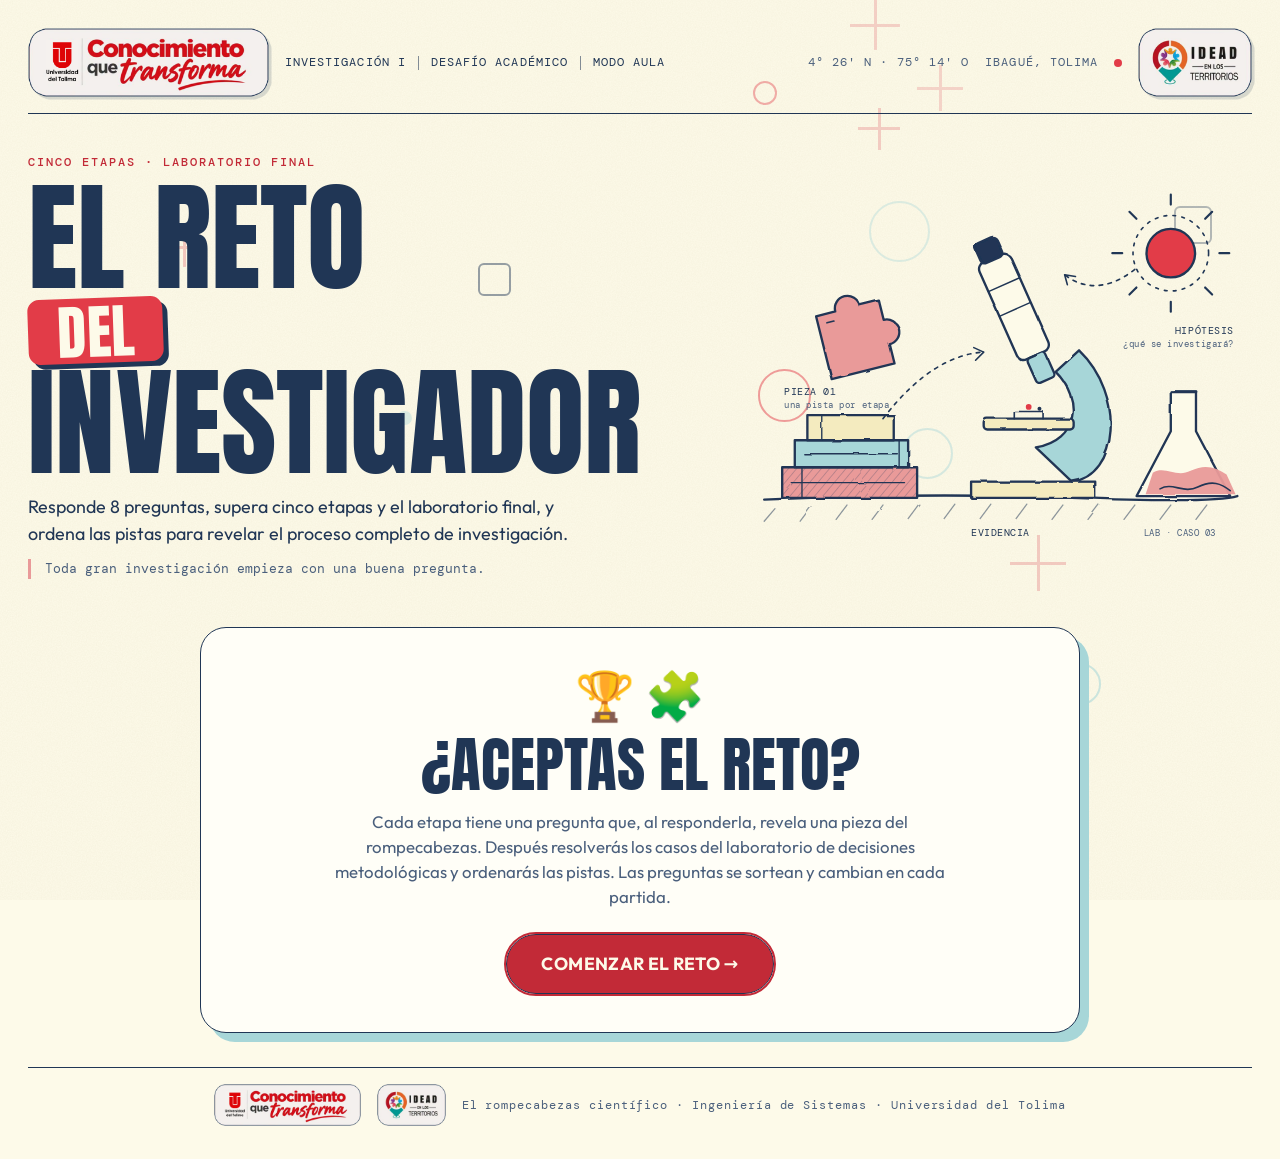
==== index.html @ 92933d77 "First_commit Primer cargue de version de proyecto de investigación" ====
<!doctype html>
<html lang="es">
<head>
  <meta charset="utf-8">
  <meta name="viewport" content="width=device-width,initial-scale=1">
  <title>El reto del investigador</title>
  <link rel="icon" href="assets/logo-ut.png">
  <link rel="stylesheet" href="css/styles.css">
</head>
<body>
<div class="doodles" id="doodles" aria-hidden="true"></div>
<div id="confeti" aria-hidden="true"></div>

<div class="shell">

  <!-- Barra superior: logos + micro-etiquetas -->
  <div class="top">
    <div class="top-left">
      <img class="logo" data-logo="logoConocimiento" alt="Universidad del Tolima · Conocimiento que transforma">
      <nav class="micro-nav" aria-label="Contexto">
        <span>INVESTIGACIÓN I</span><i></i><span>DESAFÍO ACADÉMICO</span><i></i><span>MODO AULA</span>
      </nav>
    </div>
    <div class="top-right">
      <span class="micro coords">4° 26′ N · 75° 14′ O</span>
      <span class="micro place">IBAGUÉ, TOLIMA <b class="dot" aria-hidden="true"></b></span>
      <img class="logo" data-logo="logoIdead" alt="IDEAD en los territorios">
    </div>
  </div>

  <!-- Encabezado editorial -->
  <header class="hero">
    <div class="hero-text">
      <div class="eyebrow">CINCO ETAPAS · LABORATORIO FINAL</div>
      <h1 id="titulo" aria-label="El reto del investigador">
        <span class="h-line" aria-hidden="true"><span class="h-in" data-letras>EL RETO</span></span>
        <span class="h-line h-mid" aria-hidden="true"><span class="chip-del">DEL</span></span>
        <span class="h-line" aria-hidden="true"><span class="h-in" data-letras data-inicio="7">INVESTIGADOR</span></span>
      </h1>
      <p>Responde <span data-total>8</span> preguntas, supera cinco etapas y el laboratorio final, y ordena las pistas para revelar el proceso completo de investigación.</p>
      <p class="margin-note">Toda gran investigación empieza con una buena pregunta.</p>
    </div>

    <figure class="sketch" aria-hidden="true">
      <svg viewBox="0 0 560 420" xmlns="http://www.w3.org/2000/svg" role="img">
        <defs>
          <filter id="rough" x="-5%" y="-5%" width="110%" height="110%">
            <feTurbulence type="fractalNoise" baseFrequency="0.035" numOctaves="2" seed="7" result="n"/>
            <feDisplacementMap in="SourceGraphic" in2="n" scale="3.2"/>
          </filter>
          <pattern id="hatch" width="7" height="7" patternUnits="userSpaceOnUse" patternTransform="rotate(40)">
            <line x1="0" y1="0" x2="0" y2="7" stroke="#203655" stroke-width="1.1" opacity=".45"/>
          </pattern>
        </defs>

        <g stroke="#203655" stroke-width="2.6" stroke-linecap="round" stroke-linejoin="round" fill="none">

          <!-- sol / idea -->
          <g class="a-in" style="--d:.2s">
            <g class="sun-rays" stroke-width="2.4">
              <path d="M470 24v-11"/>
              <path d="M470 24v-11" transform="rotate(45 470 78)"/>
              <path d="M470 24v-11" transform="rotate(90 470 78)"/>
              <path d="M470 24v-11" transform="rotate(135 470 78)"/>
              <path d="M470 24v-11" transform="rotate(180 470 78)"/>
              <path d="M470 24v-11" transform="rotate(225 470 78)"/>
              <path d="M470 24v-11" transform="rotate(270 470 78)"/>
              <path d="M470 24v-11" transform="rotate(315 470 78)"/>
            </g>
            <circle class="sun-ring" cx="470" cy="78" r="42" stroke-dasharray="3 7" stroke-width="1.8"/>
            <circle class="sun-core" cx="470" cy="78" r="27" fill="#E23C48"/>
          </g>

          <!-- mesa -->
          <g class="a-in" style="--d:.3s">
            <g filter="url(#rough)">
              <path d="M18 352 Q 200 344 360 350 T 544 348"/>
              <path d="M30 362l-12 14M70 360l-12 16M110 358l-12 16M150 358l-12 16M190 357l-12 16M230 357l-12 16M270 357l-12 16M310 357l-12 16M350 358l-12 16M390 358l-12 16M430 358l-12 16M470 358l-12 16M510 358l-12 16" stroke-width="1.4" opacity=".5"/>
            </g>
          </g>

          <!-- libros: caen y se apilan -->
          <g class="a-drop" style="--d:.5s"><g filter="url(#rough)">
            <path d="M38 350v-34h150v34z" fill="#E99A99"/>
            <path d="M38 350v-34h150v34z" fill="url(#hatch)" stroke="none"/>
            <path d="M60 316v34M48 333h126" stroke-width="1.5"/>
          </g></g>
          <g class="a-drop" style="--d:.75s"><g filter="url(#rough)">
            <path d="M52 316v-30h126v30z" fill="#A7D6D8"/>
            <path d="M168 286v30M62 301h104" stroke-width="1.5"/>
          </g></g>
          <g class="a-drop" style="--d:1s"><g filter="url(#rough)">
            <path d="M66 286v-28h96v28z" fill="#F4EBBF"/>
            <path d="M82 286v-28" stroke-width="1.5"/>
          </g></g>

          <!-- pieza de rompecabezas flotando -->
          <g class="a-in" style="--d:1.15s">
            <g class="float-piece"><g filter="url(#rough)">
              <g transform="rotate(-14 112 170)">
                <path d="M82 140h22a14 14 0 1 1 28 0h22v22a14 14 0 1 1 0 28v22h-72z" fill="#E99A99"/>
                <path d="M92 150h8" stroke-width="1.8"/>
              </g>
            </g></g>
          </g>

          <!-- microscopio -->
          <g class="a-in" style="--d:.6s">
            <g filter="url(#rough)">
              <path d="M248 350v-18h138v18z" fill="#F4EBBF"/>
              <path d="M248 332h138" stroke-width="1.6"/>
              <path d="M360 332c52-6 60-96 8-146l-26 24c30 30 26 76-22 84z" fill="#A7D6D8"/>
            </g>
            <g class="tube-wobble"><g filter="url(#rough)">
              <g transform="rotate(-24 300 150)">
                <rect x="282" y="78" width="38" height="118" rx="8" fill="#FDFAE9"/>
                <rect x="288" y="56" width="26" height="24" rx="5" fill="#203655"/>
                <rect x="290" y="196" width="22" height="30" rx="4" fill="#A7D6D8"/>
                <path d="M282 110h38M282 140h38" stroke-width="1.6"/>
              </g>
            </g></g>
            <g filter="url(#rough)">
              <rect x="262" y="262" width="100" height="12" rx="4" fill="#F4EBBF"/>
              <path d="M296 262v-8h32v8" stroke-width="1.8"/>
            </g>
            <circle class="cell" cx="312" cy="249" r="3.2" fill="#E23C48" stroke="none"/>
            <circle cx="324" cy="251" r="2.2" fill="#203655" stroke="none"/>
          </g>

          <!-- matraz -->
          <g class="a-in" style="--d:.85s">
            <g filter="url(#rough)">
              <path d="M470 232h28v44l38 72h-104l38-72z" fill="#FDFAE9"/>
              <path d="M450 322c14-8 26 6 42-2s28-4 40 4l10 22h-100z" fill="#E99A99" stroke="none" opacity=".95"/>
              <path d="M470 232h28" stroke-width="3.2"/>
              <path d="M458 340c14-8 26 6 42-2s26-4 36 4" stroke-width="1.8"/>
            </g>
            <circle class="bub" cx="486" cy="318" r="5" stroke-width="1.8" style="--bd:0s"/>
            <circle class="bub" cx="503" cy="322" r="3.4" stroke-width="1.6" style="--bd:.9s"/>
            <circle class="bub" cx="476" cy="326" r="2.6" stroke-width="1.6" style="--bd:1.7s"/>
            <circle class="bub" cx="494" cy="312" r="3" stroke-width="1.6" style="--bd:2.4s"/>
          </g>

          <!-- flechas guía animadas -->
          <g class="a-in" style="--d:1.3s">
            <path class="march" d="M430 96C 400 120 372 118 352 102" stroke-dasharray="4 6" stroke-width="1.8"/>
            <path d="M352 102l12 2M352 102l3 11" stroke-width="1.8"/>
            <path class="march" d="M150 262C 190 210 228 190 262 188" stroke-dasharray="4 6" stroke-width="1.8"/>
            <path d="M262 188l-11-5M262 188l-9 9" stroke-width="1.8"/>
          </g>
        </g>

        <!-- anotaciones -->
        <g font-family="DM Mono, ui-monospace, monospace" font-size="11" fill="#203655" letter-spacing=".6">
          <g class="a-in" style="--d:1.5s"><text x="540" y="168" text-anchor="end">HIPÓTESIS</text><text x="540" y="182" text-anchor="end" fill="#4A5F7C" font-size="9.5">¿qué se investigará?</text></g>
          <g class="a-in" style="--d:1.65s"><text x="40" y="236">PIEZA 01</text><text x="40" y="250" fill="#4A5F7C" font-size="9.5">una pista por etapa</text></g>
          <g class="a-in" style="--d:1.8s"><text x="248" y="392">EVIDENCIA</text><text x="440" y="392" fill="#4A5F7C" font-size="9.5">LAB · CASO 03</text></g>
        </g>
      </svg>
    </figure>
  </header>

  <!-- Pantalla de inicio -->
  <section id="start" class="panel startscreen">
    <div class="big-icon">🏆 🧩</div>
    <h2>¿Aceptas el reto?</h2>
    <p>Cada etapa tiene una pregunta que, al responderla, revela una pieza del rompecabezas. Después resolverás los casos del laboratorio de decisiones metodológicas y ordenarás las pistas. Las preguntas se sortean y cambian en cada partida.</p>
    <button class="primary" id="btnBegin">COMENZAR EL RETO →</button>
  </section>

  <!-- Juego -->
  <div id="game" class="layout hide">
    <main class="panel">
      <div class="stage-row" id="stageRow"></div>
      <div class="money"><span id="levelLabel">ETAPA 1 DE 5</span><span id="questionLabel">Pregunta 1 de 8</span></div>
      <div class="progress"><span id="progressBar"></span></div>

      <div id="quiz">
        <div class="qnum" id="qtopic">PLANTEAMIENTO DEL PROBLEMA</div>
        <div class="question-instruction" id="questionInstruction"></div>
        <div class="question" id="question"></div>
        <div class="answers" id="answers"></div>
        <div class="answer-status" id="answerStatus" aria-live="polite"></div>
        <button class="secondary feedback-toggle" id="feedbackToggleBtn" aria-expanded="false">Mostrar retroalimentación</button>
        <div class="feedback" id="feedback" aria-live="polite"></div>
        <div class="controls">
          <button class="primary" id="continueBtn" disabled>CONTINUAR →</button>
          <button class="secondary" data-restart>Reiniciar juego</button>
        </div>
      </div>

      <div id="stageWin" class="endscreen hide">
        <div class="big-icon">🧩✨</div>
        <h2 id="winTitle">¡Etapa superada!</h2>
        <p id="winText"></p>
        <div class="win-piece" id="winPiece"></div>
        <button class="primary" id="btnNextStage">Siguiente etapa →</button>
      </div>

      <div id="labIntro" class="endscreen hide">
        <div class="big-icon">🧪</div>
        <h2>Laboratorio de decisiones metodológicas</h2>
        <p>Has completado las cinco etapas. Ahora aplica lo aprendido a casos de la Universidad del Tolima: docencia y aprendizaje, deserción estudiantil, y transporte y permanencia.</p>
        <div class="win-piece" id="labPiece"></div>
        <button class="primary" id="btnBeginLab">Comenzar el laboratorio →</button>
      </div>

      <div id="finalWin" class="endscreen hide">
        <div class="big-icon">🏆</div>
        <h2>¡Investigación completada!</h2>
        <p>Terminaste las <span data-total>8</span> preguntas. Ahora organiza las cinco pistas en el orden correcto para revelar la imagen final.</p>
        <button class="primary" data-restart>Jugar de nuevo</button>
      </div>
    </main>

    <aside class="panel">
      <div class="side-title"><h2>Tu rompecabezas</h2><span class="tag" id="pieceCount">0 / 5 piezas</span></div>
      <p class="small" id="puzzleInstruction">Las piezas están mezcladas y muestran únicamente el reverso: cada una guarda una pista. Supera las etapas para descubrirlas todas.</p>
      <div class="puzzle" id="puzzle" aria-label="Piezas del rompecabezas desordenadas"></div>
      <div class="puzzle-caption"><span>PISTAS DESCUBIERTAS</span><span id="puzzleStatus">0 de 5</span></div>
      <div class="puzzle-tools">
        <button class="primary" id="checkOrderBtn" disabled>Comprobar orden</button>
        <button class="secondary" id="shuffleBtn" disabled>Mezclar piezas</button>
      </div>
      <div class="puzzle-message" id="puzzleMessage" aria-live="polite"></div>

      <figure class="final-image" id="finalImage">
        <img id="muralImg" alt="Infografía completa: El proceso de investigación">
        <figcaption>¡Rompecabezas completo! · EL PROCESO DE INVESTIGACIÓN</figcaption>
      </figure>

      <div class="reveal" id="reveal">
        <strong>¡Misterio resuelto!</strong>
        <p class="small">Investigar es conectar preguntas, objetivos, conocimiento, métodos y evidencias para comprender un problema y generar conclusiones.</p>
      </div>
    </aside>
  </div>

  <div class="foot">
    <img data-logo="logoConocimiento" alt="Universidad del Tolima · Conocimiento que transforma">
    <img data-logo="logoIdead" alt="IDEAD en los territorios">
    <span>El rompecabezas científico · Ingeniería de Sistemas · Universidad del Tolima</span>
  </div>
</div>

<script src="js/data.js"></script>
<script src="js/game.js"></script>
</body>
</html>
---- css/styles.css ----
/* =========================================================
   El reto del investigador · Universidad del Tolima
   Estilo: cuaderno editorial (papel, tipografía gigante,
   anotaciones) + tarjetas suaves con chips redondeados.
   ---------------------------------------------------------
   1. Fuentes                  7. Preguntas y respuestas
   2. Variables (paleta)       8. Retroalimentación y botones
   3. Base y papel             9. Rompecabezas
   4. Barra superior          10. Imagen final (mural)
   5. Encabezado editorial    11. Responsive
   6. Paneles, etapas, progreso
   ========================================================= */

/* ===== 1. Fuentes (locales, funcionan sin internet) ===== */
@font-face{font-family:"Anton";src:url("../assets/fonts/anton-latin-400-normal.woff2") format("woff2");font-weight:400;font-display:swap}
@font-face{font-family:"DM Mono";src:url("../assets/fonts/dm-mono-latin-400-normal.woff2") format("woff2");font-weight:400;font-display:swap}
@font-face{font-family:"DM Mono";src:url("../assets/fonts/dm-mono-latin-500-normal.woff2") format("woff2");font-weight:500;font-display:swap}
@font-face{font-family:"Outfit";src:url("../assets/fonts/outfit-latin-400-normal.woff2") format("woff2");font-weight:400;font-display:swap}
@font-face{font-family:"Outfit";src:url("../assets/fonts/outfit-latin-500-normal.woff2") format("woff2");font-weight:500;font-display:swap}
@font-face{font-family:"Outfit";src:url("../assets/fonts/outfit-latin-600-normal.woff2") format("woff2");font-weight:600;font-display:swap}
@font-face{font-family:"Outfit";src:url("../assets/fonts/outfit-latin-700-normal.woff2") format("woff2");font-weight:700;font-display:swap}

/* ===== 2. Variables (paleta) ===== */
:root{
  /* Paleta */
  --ponche:#E23C48;       /* Ponche rojo · primario */
  --algodon:#E99A99;      /* Algodón de azúcar · secundario */
  --marino:#203655;       /* Azul marino · neutro */
  --miel:#FDFAE9;         /* Gotas de miel · acento (papel) */
  --escarcha:#A7D6D8;     /* Azul escarcha · acento */

  /* Derivados */
  --ponche-d:#C22A37;     /* rojo para texto pequeño (más contraste) */
  --algodon-l:#F5CFCD;
  --escarcha-l:#D3EBEC;
  --miel-d:#F4EBBF;
  --card:#FFFEF7;
  --ink:var(--marino);
  --ink-2:#4A5F7C;        /* texto secundario */

  --display:"Anton","Impact","Arial Narrow Bold",sans-serif;
  --mono:"DM Mono",ui-monospace,"SFMono-Regular",Menlo,monospace;
  --sans:"Outfit",system-ui,-apple-system,"Segoe UI",Roboto,Arial,sans-serif;
  --radius:26px;
}

/* ===== 3. Base y papel ===== */
*{box-sizing:border-box}
body{
  margin:0;min-height:100vh;color:var(--ink);background:var(--miel);
  font-family:var(--sans);font-size:17px;line-height:1.5;
}
/* textura de papel */
body::before{
  content:"";position:fixed;inset:0;z-index:0;pointer-events:none;opacity:.5;mix-blend-mode:multiply;
  background-image:url("data:image/svg+xml;utf8,<svg xmlns='http://www.w3.org/2000/svg' width='220' height='220'><filter id='n'><feTurbulence type='fractalNoise' baseFrequency='.8' numOctaves='3' stitchTiles='stitch'/><feColorMatrix values='0 0 0 0 .55  0 0 0 0 .5  0 0 0 0 .35  0 0 0 .22 0'/></filter><rect width='100%' height='100%' filter='url(%23n)'/></svg>");
}
button{font:inherit;cursor:pointer}
button:focus-visible{outline:3px solid var(--ponche);outline-offset:3px}
.hide{display:none!important}
.sr-only{position:absolute;width:1px;height:1px;padding:0;margin:-1px;overflow:hidden;clip:rect(0,0,0,0);white-space:nowrap;border:0}

.shell{position:relative;z-index:1;max-width:1500px;width:100%;margin:auto;padding:clamp(14px,2.2vw,32px)}
.layout{display:flex;flex-direction:column;gap:26px;align-items:stretch;width:100%}
#game{width:100%}

/* ===== 4. Barra superior ===== */
.top{display:flex;justify-content:space-between;align-items:center;gap:16px;padding-bottom:16px;border-bottom:1.5px solid var(--ink)}
.top-left,.top-right{display:flex;align-items:center;gap:16px;min-width:0}
/* Los logos ya son "píldoras" con borde propio (assets/logo-*.png) */
.logo{height:clamp(46px,5.4vw,72px);width:auto;max-width:44vw;object-fit:contain;flex:none;filter:drop-shadow(3px 3px 0 rgba(32,54,85,.16));transition:transform .25s cubic-bezier(.34,1.56,.64,1)}
.logo:hover{transform:rotate(-1.5deg) scale(1.05)}
.micro,.micro-nav{font-family:var(--mono);font-size:.74rem;letter-spacing:.09em;text-transform:uppercase}
.micro-nav{display:flex;align-items:center;gap:12px;flex-wrap:wrap}
.micro-nav i{width:1px;height:14px;background:var(--ink);opacity:.55}
.micro{color:var(--ink-2)}
.dot{display:inline-block;width:8px;height:8px;border-radius:50%;background:var(--ponche);margin-left:8px;vertical-align:middle}

/* ===== 5. Encabezado editorial ===== */
.hero{display:grid;grid-template-columns:minmax(0,1.15fr) minmax(0,.85fr);gap:clamp(12px,3vw,48px);align-items:center;padding:clamp(18px,3vw,40px) 0 clamp(20px,3vw,36px)}
.eyebrow{font-family:var(--mono);color:var(--ponche-d);font-weight:500;letter-spacing:.16em;font-size:.78rem}
.hero h1{margin:14px 0 18px;font-family:var(--display);font-weight:400;text-transform:uppercase;line-height:.88;color:var(--ink);letter-spacing:.005em}
.h-line{display:block;font-size:clamp(3.4rem,9.4vw,9rem)}
.h-mid{font-size:clamp(1.4rem,3vw,2.8rem);margin:.18em 0}
.chip-del{display:inline-block;background:var(--ponche);color:var(--miel);padding:.08em .5em .02em;border-radius:.2em;font-size:clamp(1.9rem,4.6vw,4.4rem);line-height:1;transform:rotate(-2deg);box-shadow:5px 5px 0 var(--ink)}
.hero p{max-width:560px;margin:0 0 12px;color:var(--ink);font-size:1.12rem}
.margin-note{font-family:var(--mono);font-size:.82rem!important;color:var(--ink-2)!important;padding-left:14px;border-left:3px solid var(--algodon)}

.sketch{margin:0}
.sketch svg{display:block;width:100%;height:auto}

/* ===== 6. Paneles, etapas, progreso ===== */
.panel{
  background:var(--card);border:1.5px solid var(--ink);border-radius:var(--radius);
  padding:clamp(18px,2.4vw,36px);box-shadow:9px 9px 0 var(--escarcha);position:relative;
}
#game>main.panel,#game>aside.panel{width:100%;min-width:0}
#game>main.panel{order:1}
#game>aside.panel{order:2;box-shadow:9px 9px 0 var(--algodon)}

.startscreen,.endscreen{padding:clamp(18px,3vw,40px) 10px;text-align:center}
.startscreen{max-width:880px;margin:0 auto}
.big-icon{font-size:3rem;line-height:1.2}
.startscreen h2,.endscreen h2{font-family:var(--display);font-weight:400;text-transform:uppercase;font-size:clamp(2.2rem,5vw,3.8rem);line-height:1;margin:10px 0 14px}
.startscreen p,.endscreen p{color:var(--ink-2);max-width:620px;margin:0 auto 24px;font-size:1.05rem}

.stage-row{display:grid;grid-template-columns:repeat(5,1fr);gap:12px;margin-bottom:22px}
.stage{
  display:flex;flex-direction:column;align-items:center;justify-content:center;gap:2px;
  border:1.5px solid var(--ink);background:var(--card);border-radius:20px;padding:12px 6px;text-align:center;color:var(--ink);min-height:84px;
  transition:background .2s,color .2s,transform .2s;
}
.stage .num{font-family:var(--mono);font-weight:500;font-size:.8rem;letter-spacing:.1em;color:var(--ponche-d)}
.stage strong{font-size:.92rem;font-weight:600;line-height:1.2}
.stage.active{background:var(--ink);color:var(--miel);transform:translateY(-3px);box-shadow:0 5px 0 var(--ponche)}
.stage.active .num{color:var(--algodon)}
.stage.done{background:var(--escarcha)}
.stage.done .num{color:var(--ink)}
.stage.done .num::after{content:" ✓"}

.money{display:flex;justify-content:space-between;gap:12px;align-items:center;font-family:var(--mono);font-size:.78rem;letter-spacing:.1em;text-transform:uppercase;color:var(--ink-2);margin-bottom:10px}
.progress{height:12px;background:var(--card);border:1.5px solid var(--ink);border-radius:99px;overflow:hidden;margin-bottom:28px}
.progress span{display:block;height:100%;width:0;background:repeating-linear-gradient(-45deg,var(--ponche) 0 8px,var(--ponche-d) 8px 16px);transition:width .35s}

/* ===== 7. Preguntas y respuestas ===== */
.qnum{display:inline-block;font-family:var(--mono);font-weight:500;color:var(--ink);font-size:.76rem;letter-spacing:.12em;text-transform:uppercase;background:var(--algodon-l);border:1.5px solid var(--ink);border-radius:99px;padding:5px 14px}
.question-instruction{font-family:var(--mono);color:var(--ponche-d);font-size:.88rem;letter-spacing:.04em;margin:16px 0 4px}
.question{font-size:clamp(1.3rem,2.2vw,2.05rem);font-weight:600;line-height:1.3;margin:6px 0 24px;max-width:1100px}
.answers{display:grid;grid-template-columns:repeat(2,minmax(0,1fr));gap:14px}
.answer{
  display:flex;align-items:center;gap:14px;text-align:left;padding:16px 18px;min-height:82px;
  font-size:clamp(1rem,1.25vw,1.12rem);color:var(--ink);font-family:var(--sans);
  border:1.5px solid var(--ink);background:#fff;border-radius:22px;transition:background .15s,transform .15s,box-shadow .15s;
}
.answer:hover:not(:disabled){background:var(--miel-d);transform:translate(-2px,-2px);box-shadow:4px 4px 0 var(--ink)}
.answer:disabled{cursor:default}
.letter{display:grid;place-items:center;flex:0 0 36px;height:36px;border-radius:50%;border:1.5px solid var(--ink);background:var(--miel);color:var(--ink);font-family:var(--mono);font-weight:500}
.answer.correct{background:var(--escarcha)!important;box-shadow:4px 4px 0 var(--ink)}
.answer.correct .letter{background:var(--ink);color:var(--miel)}
.answer.wrong{background:var(--algodon)!important;border-color:var(--ponche-d)!important;color:var(--ink)}
.answer.wrong .letter{background:var(--ponche-d);border-color:var(--ponche-d);color:#fff}

.open-label{display:block;color:var(--ink-2);margin-bottom:8px}
.open-answer{width:100%;font:inherit;color:var(--ink);background:#fff;border:1.5px solid var(--ink);border-radius:18px;padding:14px;resize:vertical}
.open-send{margin-top:10px;width:100%;justify-content:center}

/* ===== 8. Retroalimentación y botones ===== */
.answer-status{display:none;margin-top:14px;padding:12px 16px;border-radius:18px;line-height:1.4;font-weight:600;border:1.5px solid var(--ink)}
.answer-status.show{display:block}
.answer-status.ok  {background:var(--escarcha-l)}
.answer-status.bad {background:var(--algodon-l);border-color:var(--ponche-d)}
.answer-status.warn{background:var(--miel-d)}
.answer-status.info{background:var(--escarcha-l)}

.feedback{margin-top:14px;padding:16px 18px;border-radius:20px;background:var(--miel);border:1.5px dashed var(--ink);color:var(--ink);display:none;line-height:1.5}
.feedback.show{display:block}
.feedback b{font-weight:700}
.feedback.ok  {border-left:8px solid var(--escarcha)}
.feedback.bad {border-left:8px solid var(--ponche)}
.feedback.info{border-left:8px solid var(--algodon)}
.feedback-toggle{display:none;margin-top:14px}
.feedback-toggle.show{display:inline-flex}

.controls{display:flex;gap:10px;flex-wrap:wrap;margin-top:22px}
.primary,.secondary{border:1.5px solid var(--ink);border-radius:999px;padding:13px 26px;font-weight:700;font-family:var(--sans);letter-spacing:.02em;transition:transform .15s,box-shadow .15s,background .15s}
.primary{background:var(--ink);color:var(--miel)}
.primary:hover:not(:disabled){background:var(--ponche-d);border-color:var(--ink);transform:translate(-2px,-2px);box-shadow:4px 4px 0 var(--ink)}
.primary:disabled{opacity:.4;cursor:not-allowed}
.secondary{background:transparent;color:var(--ink)}
.secondary:hover:not(:disabled){background:var(--algodon-l);transform:translate(-2px,-2px);box-shadow:4px 4px 0 var(--ink)}
.secondary:disabled{opacity:.4;cursor:not-allowed}
#btnBegin{font-size:1.1rem;padding:16px 34px;background:var(--ponche-d)}
#btnBegin:hover{background:var(--ink)}

/* ===== 9. Rompecabezas ===== */
.side-title{display:flex;align-items:center;justify-content:space-between;gap:10px;flex-wrap:wrap}
.side-title h2{margin:0;font-family:var(--display);font-weight:400;text-transform:uppercase;font-size:clamp(1.8rem,3vw,2.6rem);line-height:1}
.tag{font-family:var(--mono);font-size:.76rem;letter-spacing:.08em;border:1.5px solid var(--ink);border-radius:99px;padding:6px 14px;background:var(--miel-d);color:var(--ink)}
.small{font-size:.95rem;color:var(--ink-2);line-height:1.5}

.puzzle{margin:20px auto 16px;display:grid;grid-template-columns:repeat(5,minmax(0,1fr));gap:14px;max-width:1100px;width:100%}
.piece{
  border:1.5px solid var(--ink);border-radius:22px;color:var(--ink);font-family:var(--sans);
  background:var(--escarcha);display:flex;align-items:center;justify-content:center;text-align:center;position:relative;overflow:hidden;
  min-width:0;min-height:160px;padding:16px;box-shadow:5px 5px 0 var(--ink);
  transition:transform .18s,box-shadow .18s;cursor:default;
}
.piece:nth-child(2){background:var(--algodon)}
.piece:nth-child(3){background:var(--miel-d)}
.piece:nth-child(4){background:var(--escarcha-l)}
.piece:nth-child(5){background:var(--algodon-l)}
.piece .lock{font-size:1.5rem}
.piece .clue{font-size:clamp(.95rem,1.15vw,1.1rem);font-weight:600;line-height:1.35}
.piece .back-label{display:block;font-family:var(--mono);font-size:.64rem;letter-spacing:.14em;text-transform:uppercase;color:var(--ink-2);margin-bottom:8px}
.piece.locked{
  background:repeating-linear-gradient(45deg,transparent 0 7px,rgba(32,54,85,.09) 7px 8px),var(--card)!important;
  border-style:dashed;color:var(--ink-2);box-shadow:none
}
.piece.selected{outline:3px solid var(--ponche);outline-offset:3px;transform:translateY(-5px);box-shadow:5px 10px 0 var(--ink)}
.piece.arrangeable{cursor:pointer}
.piece.arrangeable:hover{transform:translate(-2px,-2px);box-shadow:7px 7px 0 var(--ink)}

.puzzle-caption,.puzzle-tools,.puzzle-message{max-width:1100px;margin-left:auto;margin-right:auto}
.puzzle-caption{display:flex;justify-content:space-between;gap:10px;font-family:var(--mono);color:var(--ink-2);font-size:.76rem;letter-spacing:.1em}
.puzzle-tools{display:flex;gap:10px;flex-wrap:wrap;margin-top:16px}
.puzzle-tools button{flex:1;min-width:140px}
.puzzle-message{display:none;margin-top:12px;padding:12px 16px;border-radius:18px;background:var(--escarcha-l);border:1.5px solid var(--ink);line-height:1.45}
.puzzle-message.show{display:block}

.reveal{display:none;margin-top:16px;padding:16px 20px;border:1.5px solid var(--ink);border-radius:20px;background:var(--algodon-l);max-width:1100px;margin-left:auto;margin-right:auto}
.reveal.show{display:block}
.reveal strong{font-family:var(--display);font-weight:400;font-size:1.6rem;letter-spacing:.02em;text-transform:uppercase;color:var(--ponche-d)}

/* ===== 10. Imagen final (mural) ===== */
.final-image{display:none;margin:15px 0 0;border:1.5px solid var(--ink);border-radius:20px;overflow:hidden;background:#fff}
.final-image img{display:block;width:100%;height:auto}
.final-image figcaption{padding:11px 14px;background:var(--ink);color:var(--miel);font-family:var(--mono);font-size:.82rem;letter-spacing:.08em;text-align:center}
.final-image.show{
  display:flex;flex-direction:column;align-items:center;justify-content:center;
  position:fixed;z-index:1000;inset:4vh 7vw;margin:0;padding:16px;
  border-radius:26px;background:var(--miel);
  box-shadow:0 0 0 100vmax rgba(32,54,85,.82),10px 10px 0 var(--ponche);
}
.final-image.show img{width:auto;height:auto;max-width:100%;max-height:calc(92vh - 110px);object-fit:contain;cursor:zoom-in;border-radius:12px}
.final-image.show figcaption{width:100%;max-width:1000px;flex:0 0 auto;margin-top:10px;border-radius:99px}
.final-image.show::before{content:"Toca la imagen para ampliarla a pantalla completa";font-family:var(--mono);color:var(--ink-2);font-size:.78rem;text-align:center;margin-bottom:10px}
.final-image:fullscreen{inset:0;width:100vw;height:100vh;padding:12px;border:0;border-radius:0;background:var(--miel);box-shadow:none}
.final-image:fullscreen img{max-width:100vw;max-height:calc(100vh - 90px);cursor:zoom-out}
.final-image:fullscreen::before{content:"Pulsa Esc para volver"}

/* ===== Pie ===== */
.foot{display:flex;align-items:center;justify-content:center;gap:12px;flex-wrap:wrap;text-align:center;font-family:var(--mono);color:var(--ink-2);font-size:.74rem;letter-spacing:.08em;margin:34px 0 4px;padding-top:16px;border-top:1.5px solid var(--ink)}
.foot{gap:16px}
.foot img{height:42px;width:auto;object-fit:contain;transition:transform .25s cubic-bezier(.34,1.56,.64,1)}
.foot img:hover{transform:scale(1.06) rotate(-1deg)}

/* ===== 11. Responsive ===== */
@media(max-width:1000px){
  .hero{grid-template-columns:1fr}
  .sketch{max-width:560px;margin:0 auto}
  .coords{display:none}
}
@media(max-width:850px){
  .answers{grid-template-columns:1fr}
  .puzzle{grid-template-columns:repeat(2,minmax(0,1fr));max-width:760px}
  .piece{min-height:130px}
  .final-image.show{inset:2vh 2vw;padding:10px}
  .final-image.show img{max-height:calc(96vh - 130px)}
  .micro-nav span:nth-of-type(3),.micro-nav i:nth-of-type(2){display:none}
  .place{display:none}
  .panel{box-shadow:6px 6px 0 var(--escarcha)}
  #game>aside.panel{box-shadow:6px 6px 0 var(--algodon)}
}
@media(max-width:560px){
  .stage-row{gap:5px}
  .stage{padding:8px 2px;min-height:68px;border-radius:14px}
  .stage strong{font-size:.62rem}
  .stage .num{font-size:.68rem}
  .puzzle{grid-template-columns:1fr}
  .piece{min-height:96px}
  .micro-nav{display:none}
  .logo{height:40px}
  .h-line{font-size:clamp(2.8rem,15vw,5rem)}
  .final-image.show{inset:1vh 1vw;padding:7px}
}
/* ===== 12. Animaciones ===== */

/* --- Entrada general --- */
@keyframes subir{from{opacity:0;transform:translateY(22px)}to{opacity:1;transform:none}}
@keyframes svgIn{from{opacity:0;transform:translateY(16px) scale(.96)}to{opacity:1;transform:none}}
@keyframes drop{0%{opacity:0;transform:translateY(-80px)}55%{opacity:1;transform:translateY(7px)}78%{transform:translateY(-3px)}100%{transform:none}}
@keyframes letterIn{from{transform:translateY(108%) rotate(7deg);opacity:0}to{transform:none;opacity:1}}
@keyframes chipPop{0%{transform:scale(0) rotate(-24deg)}65%{transform:scale(1.18) rotate(3deg)}100%{transform:scale(1) rotate(-2deg)}}
@keyframes chipIdle{0%,84%,100%{rotate:0deg;translate:0 0}89%{rotate:-4deg;translate:0 -5px}94%{rotate:3deg;translate:0 -2px}}
@keyframes blink{50%{opacity:.2}}
@keyframes bob{0%,100%{transform:translateY(0) rotate(-4deg)}50%{transform:translateY(-10px) rotate(4deg)}}

.top>*{animation:subir .6s backwards}
.top>:nth-child(2){animation-delay:.12s}
.eyebrow{animation:subir .6s .1s backwards}
.hero p{animation:subir .7s 1.1s backwards}
.hero p.margin-note{animation-delay:1.3s}
.startscreen{animation:subir .7s .3s backwards}
.dot{animation:blink 1.6s ease-in-out infinite}

/* Título: letras que suben una a una */
.h-line{overflow:hidden;padding-top:.05em;margin-top:-.05em}
.h-line.h-mid{overflow:visible;padding-top:0;margin-top:.18em}
.h-in{display:block}
.ch{display:inline-block;animation:letterIn .75s cubic-bezier(.2,.9,.25,1) calc(var(--d,0s) + var(--i) * 45ms) backwards}
.chip-del{animation:chipPop .8s cubic-bezier(.34,1.3,.5,1) .75s backwards,chipIdle 6s 2.5s ease-in-out infinite}

/* --- Ilustración: aparece por piezas y luego se mueve --- */
.a-in{animation:svgIn .8s cubic-bezier(.2,.8,.2,1) var(--d,0s) backwards}
.a-drop{animation:drop .9s cubic-bezier(.3,.9,.4,1) var(--d,0s) backwards}
.sun-rays,.sun-ring,.sun-core,.float-piece,.cell,.bub{transform-box:fill-box;transform-origin:center}

@keyframes spin{to{transform:rotate(360deg)}}
@keyframes spinRev{to{transform:rotate(-360deg)}}
@keyframes sunPulse{0%,100%{transform:scale(1)}50%{transform:scale(1.1)}}
@keyframes march{to{stroke-dashoffset:-20}}
@keyframes floaty{0%,100%{transform:translateY(0) rotate(0)}50%{transform:translateY(-13px) rotate(5deg)}}
@keyframes wobble{0%,100%{transform:rotate(-1.4deg)}50%{transform:rotate(1.8deg)}}
@keyframes cellPulse{0%,100%{transform:scale(1)}50%{transform:scale(1.8)}}
@keyframes bubble{0%{transform:translateY(0) scale(.5);opacity:0}15%{opacity:1}100%{transform:translateY(-70px) scale(1.15);opacity:0}}
.sun-rays{animation:spin 40s linear infinite}
.sun-ring{animation:spinRev 28s linear infinite}
.sun-core{animation:sunPulse 3.2s ease-in-out infinite}
.march{animation:march 1.1s linear infinite}
.float-piece{animation:floaty 4.5s ease-in-out infinite}
.tube-wobble{transform-origin:330px 200px!important;transform-box:view-box!important;animation:wobble 3.6s ease-in-out infinite}
.cell{animation:cellPulse 1.6s ease-in-out infinite}
.bub{animation:bubble 3.2s ease-in infinite;animation-delay:var(--bd,0s);opacity:0}

/* --- Paneles, etapas, progreso --- */
@keyframes stripes{to{background-position:22.63px 0}}
@keyframes stagePulse{0%,100%{box-shadow:0 5px 0 var(--ponche),0 0 0 0 rgba(226,60,72,.0)}50%{box-shadow:0 5px 0 var(--ponche),0 0 0 7px rgba(226,60,72,.22)}}
@keyframes chipDone{0%{transform:scale(.82)}60%{transform:scale(1.12)}100%{transform:none}}
.progress span{background-size:22.63px 100%;animation:stripes .8s linear infinite}
.stage.active{animation:stagePulse 2.2s ease-in-out infinite}
.stage.done{animation:chipDone .6s cubic-bezier(.34,1.56,.64,1)}
#game .panel{animation:subir .7s backwards}
#game>aside.panel{animation-delay:.2s}
:where(.stage-row) .stage{animation:subir .5s backwards}   /* :where = menor prioridad que .active / .done */
:where(.stage-row) .stage:nth-child(2){animation-delay:.07s}:where(.stage-row) .stage:nth-child(3){animation-delay:.14s}
:where(.stage-row) .stage:nth-child(4){animation-delay:.21s}:where(.stage-row) .stage:nth-child(5){animation-delay:.28s}

/* --- Pregunta nueva: todo entra escalonado --- */
@keyframes ansIn{from{opacity:0;transform:translateX(-28px) scale(.97)}to{opacity:1;transform:none}}
@keyframes correctPop{0%{transform:scale(1)}35%{transform:scale(1.05)}60%{transform:scale(.985)}100%{transform:scale(1)}}
@keyframes shake{0%,100%{transform:translateX(0)}20%{transform:translateX(-9px)}40%{transform:translateX(8px)}60%{transform:translateX(-6px)}80%{transform:translateX(4px)}}
@keyframes spin1{from{transform:rotate(0) scale(.6)}to{transform:rotate(360deg) scale(1)}}
.anim .qnum{animation:subir .45s backwards}
.anim .question-instruction{animation:subir .45s .08s backwards}
.anim .question{animation:subir .55s .16s backwards}
.anim .answer{animation:ansIn .5s cubic-bezier(.34,1.4,.5,1) calc(.3s + var(--i,0) * .09s) backwards}
.anim .controls{animation:subir .5s .6s backwards}
.answer-status.show,.feedback.show{animation:subir .4s backwards}
.answer.correct{animation:correctPop .6s cubic-bezier(.34,1.56,.64,1)}
.answer.correct .letter{animation:spin1 .6s cubic-bezier(.34,1.56,.64,1)}
.answer.wrong{animation:shake .45s}

/* --- Pantallas de etapa / laboratorio / final --- */
@keyframes flipCard{from{transform:perspective(700px) rotateY(-100deg) scale(.7);opacity:0}to{transform:none;opacity:1}}
@keyframes ring{0%{transform:scale(1);opacity:.75}100%{transform:scale(1.28,1.55);opacity:0}}
.endscreen:not(.hide) .big-icon,.startscreen .big-icon{display:inline-block;animation:bob 2.6s ease-in-out infinite}
.endscreen:not(.hide) h2{animation:subir .6s .1s backwards}
.endscreen:not(.hide) p{animation:subir .6s .2s backwards}
.endscreen:not(.hide) .primary{animation:subir .6s .75s backwards}
.startscreen h2{animation:subir .6s .5s backwards}
.startscreen p{animation:subir .6s .62s backwards}
#btnBegin{position:relative;animation:subir .6s .8s backwards}
#btnBegin::after{content:"";position:absolute;inset:-3px;border-radius:inherit;border:2px solid var(--ponche-d);pointer-events:none;animation:ring 2.2s ease-out 1.6s infinite}

.win-piece{display:flex;justify-content:center;margin:0 auto 24px;perspective:800px}
.win-piece:empty{display:none}
.win-card{
  max-width:360px;padding:18px 22px;border:1.5px solid var(--ink);border-radius:22px;box-shadow:6px 6px 0 var(--ink);
  background:var(--escarcha);color:var(--ink);font-weight:600;line-height:1.35;
  animation:flipCard .9s cubic-bezier(.2,.9,.3,1.2) .45s backwards;
}
.win-card .back-label{display:block;font-family:var(--mono);font-size:.68rem;font-weight:500;letter-spacing:.14em;text-transform:uppercase;color:var(--ink-2);margin-bottom:8px}
.win-card.p1{background:var(--algodon)}.win-card.p2{background:var(--miel-d)}
.win-card.p3{background:var(--escarcha-l)}.win-card.p4{background:var(--algodon-l)}

/* --- Rompecabezas --- */
@keyframes pieceIn{
  0%{transform:rotateY(90deg) scale(.7);opacity:0;box-shadow:5px 5px 0 var(--ink),0 0 0 0 rgba(226,60,72,.7)}
  60%{transform:rotateY(-10deg) scale(1.08);opacity:1}
  100%{transform:none;box-shadow:5px 5px 0 var(--ink),0 0 0 26px rgba(226,60,72,0)}
}
@keyframes popSwap{0%{transform:scale(.9)}60%{transform:scale(1.08)}100%{transform:none}}
@keyframes nudge{0%,100%{translate:0 0;rotate:0deg}50%{translate:0 -4px;rotate:-.7deg}}
@keyframes lockWiggle{0%,86%,100%{transform:rotate(0)}89%{transform:rotate(-14deg)}93%{transform:rotate(12deg)}97%{transform:rotate(-6deg)}}
@keyframes muralIn{from{opacity:0;transform:scale(.6) rotate(-3deg)}to{opacity:1;transform:none}}
.puzzle{perspective:900px}
/* Orden importa: de menor a mayor prioridad (reposo → nueva → intercambio → error) */
.piece.arrangeable:not(.selected){animation:nudge 3.4s ease-in-out infinite}
.piece.arrangeable:nth-child(2){animation-delay:.35s}.piece.arrangeable:nth-child(3){animation-delay:.7s}
.piece.arrangeable:nth-child(4){animation-delay:1.05s}.piece.arrangeable:nth-child(5){animation-delay:1.4s}
.piece.locked .lock{display:inline-block;animation:lockWiggle 5s ease-in-out infinite}
.piece.locked:nth-child(2) .lock{animation-delay:1s}.piece.locked:nth-child(3) .lock{animation-delay:2s}
.piece.locked:nth-child(4) .lock{animation-delay:3s}.piece.locked:nth-child(5) .lock{animation-delay:4s}
.puzzle .piece.nueva{animation:pieceIn .95s cubic-bezier(.2,.9,.3,1.2) backwards}
.puzzle .piece.arrangeable.pop{animation:popSwap .45s cubic-bezier(.34,1.56,.64,1)}
.puzzle.shake .piece.piece.piece{animation:shake .5s}
.reveal.show,.puzzle-message.show{animation:subir .5s backwards}
.final-image.show{animation:muralIn .8s cubic-bezier(.2,.9,.3,1.15)}

/* --- Botones --- */
.primary:active:not(:disabled),.secondary:active:not(:disabled){transform:translate(1px,1px);box-shadow:none}

/* --- Fondo: garabatos que flotan --- */
@keyframes drift{from{transform:translate(0,0) rotate(0)}to{transform:translate(var(--dx),var(--dy)) rotate(var(--rot))}}
.doodles{position:fixed;inset:0;z-index:0;pointer-events:none;overflow:hidden}
.dd{position:absolute;left:var(--x);top:var(--y);width:var(--s);height:var(--s);color:var(--c);opacity:var(--o,.5);animation:drift var(--t) ease-in-out infinite alternate}
.dd-ring{border:2.5px solid currentColor;border-radius:50%}
.dd-dot{background:currentColor;border-radius:50%}
.dd-sq{border:2.5px solid currentColor;border-radius:6px}
.dd-plus{background:linear-gradient(currentColor,currentColor) center/100% 3px no-repeat,linear-gradient(currentColor,currentColor) center/3px 100% no-repeat}

/* --- Confeti --- */
#confeti{position:fixed;inset:0;pointer-events:none;z-index:2000;overflow:hidden}
#confeti i{position:absolute;display:block;will-change:transform,opacity}

/* --- Respeta a quien prefiere menos movimiento --- */
@media(prefers-reduced-motion:reduce){
  *,*::before,*::after{animation:none!important;transition-duration:.01ms!important;scroll-behavior:auto!important}
  .doodles,#confeti{display:none}
}
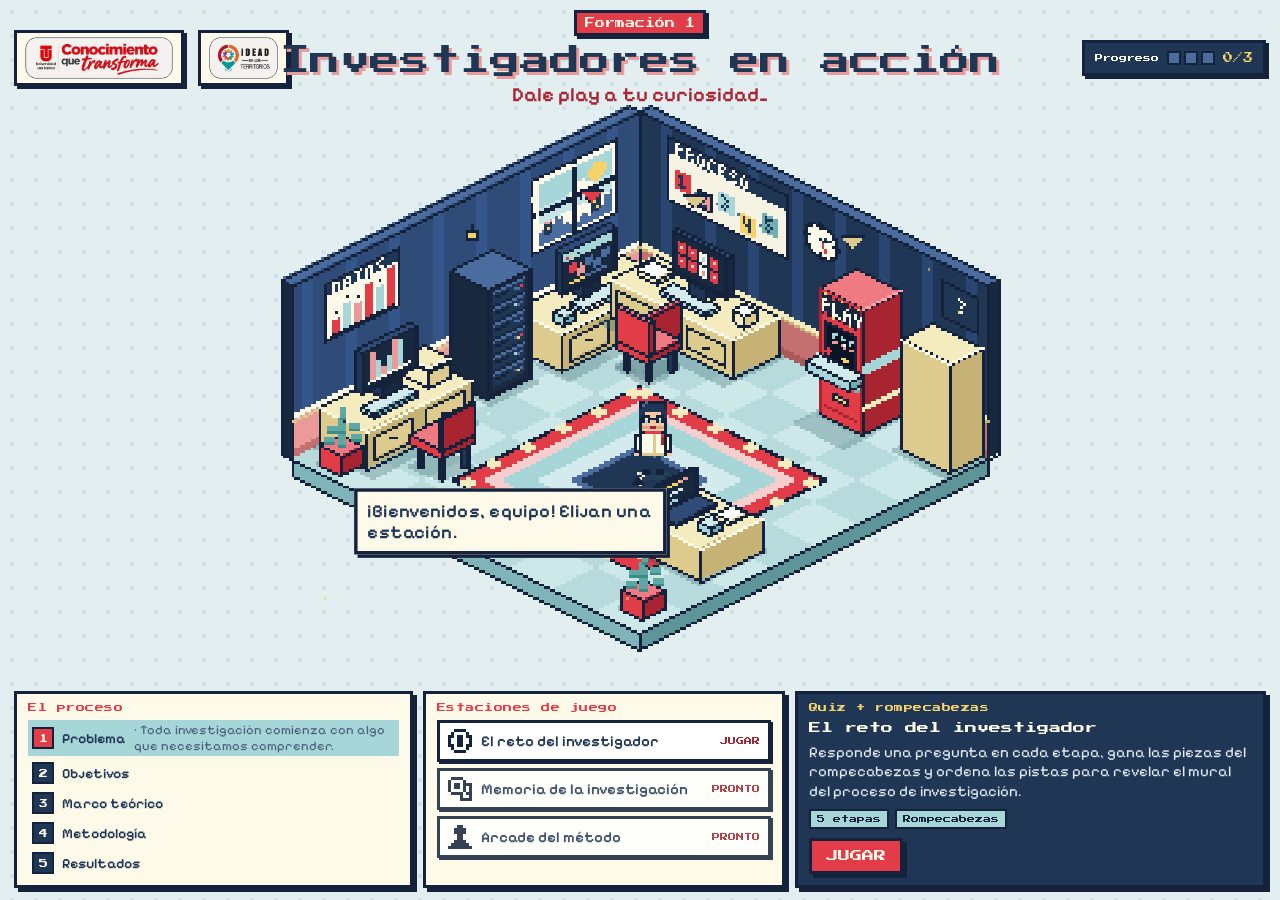
==== commit 1e7fa1ff: "New_game Cambio de juego e interactividad en su totalidad," ====
--- a/index.html
+++ b/index.html
@@ -1,249 +1,75 @@
 <!doctype html>
 <html lang="es">
 <head>
-  <meta charset="utf-8">
-  <meta name="viewport" content="width=device-width,initial-scale=1">
-  <title>El reto del investigador</title>
-  <link rel="icon" href="assets/logo-ut.png">
-  <link rel="stylesheet" href="css/styles.css">
+<meta charset="utf-8">
+<meta name="viewport" content="width=device-width, initial-scale=1">
+<title>Investigadores en acción · Formación 1</title>
+<meta name="description" content="Dale play a tu curiosidad. Sala de cómputo con juegos para aprender el proceso de investigación.">
+<link rel="icon" href="assets/logo-ut.png">
+<link rel="stylesheet" href="css/hub.css">
 </head>
 <body>
-<div class="doodles" id="doodles" aria-hidden="true"></div>
-<div id="confeti" aria-hidden="true"></div>
+<div class="fondo" aria-hidden="true"></div>
 
-<div class="shell">
+<header class="hud">
+  <div class="hud-logos">
+    <img src="assets/logo-conocimiento.webp" alt="Universidad del Tolima · Conocimiento que transforma" class="l-con" width="900" height="258" decoding="async" fetchpriority="high">
+    <img src="assets/logo-idead.webp" alt="IDEAD en los territorios" class="l-ide" width="500" height="304" decoding="async">
+  </div>
+  <div class="titulo">
+    <span class="etiqueta" id="etiqueta">Formación 1</span>
+    <h1 id="titulo">Investigadores en acción</h1>
+    <p class="slogan" id="slogan">Dale play a tu curiosidad</p>
+  </div>
+  <div class="hud-prog" aria-live="polite">
+    <span class="mini">Progreso</span>
+    <span class="barra" id="barra"></span>
+    <span class="num" id="progNum">0/3</span>
+  </div>
+</header>
 
-  <!-- Barra superior: logos + micro-etiquetas -->
-  <div class="top">
-    <div class="top-left">
-      <img class="logo" data-logo="logoConocimiento" alt="Universidad del Tolima · Conocimiento que transforma">
-      <nav class="micro-nav" aria-label="Contexto">
-        <span>INVESTIGACIÓN I</span><i></i><span>DESAFÍO ACADÉMICO</span><i></i><span>MODO AULA</span>
-      </nav>
+<main class="escenario">
+  <div class="escena" id="escena">
+    <canvas id="sala" width="320" height="240" role="img" aria-label="Sala de cómputo con dos computadores y una máquina de arcade"></canvas>
+    <div id="zonas"></div>
+    <div class="burbuja" id="burbuja" role="status"><span id="burbujaTxt"></span></div>
+  </div>
+</main>
+
+<footer class="paneles">
+  <section class="panel proceso">
+    <h2>El proceso</h2>
+    <ol id="proceso"></ol>
+  </section>
+  <section class="panel lista">
+    <h2>Estaciones de juego</h2>
+    <ul id="lista"></ul>
+  </section>
+  <section class="panel detalle" id="detalle" aria-live="polite">
+    <h2 id="dTipo"></h2>
+    <p class="d-nombre" id="dNombre"></p>
+    <p class="d-desc" id="dDesc"></p>
+    <div class="chips" id="dChips"></div>
+    <a class="jugar" id="dJugar" href="#">JUGAR</a>
+  </section>
+</footer>
+
+<!-- Ventana emergente: los juegos se abren aquí, como una ventana de navegador -->
+<div class="ventana-fondo" id="ventanaFondo" hidden>
+  <div class="ventana" id="ventana" role="dialog" aria-modal="true" aria-labelledby="ventanaTitulo">
+    <div class="v-barra">
+      <span class="v-puntos" aria-hidden="true"><i></i><i></i><i></i></span>
+      <span class="v-url" id="ventanaTitulo">investigadores-en-accion</span>
+      <button type="button" class="v-cerrar" id="ventanaCerrar" aria-label="Cerrar ventana y volver a la sala">&#10005; <span>CERRAR</span></button>
     </div>
-    <div class="top-right">
-      <span class="micro coords">4° 26′ N · 75° 14′ O</span>
-      <span class="micro place">IBAGUÉ, TOLIMA <b class="dot" aria-hidden="true"></b></span>
-      <img class="logo" data-logo="logoIdead" alt="IDEAD en los territorios">
+    <div class="v-cuerpo">
+      <div class="v-carga" id="ventanaCarga" aria-hidden="true">Cargando…</div>
+      <iframe id="ventanaMarco" title="Juego" allow="fullscreen"></iframe>
     </div>
   </div>
-
-  <!-- Encabezado editorial -->
-  <header class="hero">
-    <div class="hero-text">
-      <div class="eyebrow">CINCO ETAPAS · LABORATORIO FINAL</div>
-      <h1 id="titulo" aria-label="El reto del investigador">
-        <span class="h-line" aria-hidden="true"><span class="h-in" data-letras>EL RETO</span></span>
-        <span class="h-line h-mid" aria-hidden="true"><span class="chip-del">DEL</span></span>
-        <span class="h-line" aria-hidden="true"><span class="h-in" data-letras data-inicio="7">INVESTIGADOR</span></span>
-      </h1>
-      <p>Responde <span data-total>8</span> preguntas, supera cinco etapas y el laboratorio final, y ordena las pistas para revelar el proceso completo de investigación.</p>
-      <p class="margin-note">Toda gran investigación empieza con una buena pregunta.</p>
-    </div>
-
-    <figure class="sketch" aria-hidden="true">
-      <svg viewBox="0 0 560 420" xmlns="http://www.w3.org/2000/svg" role="img">
-        <defs>
-          <filter id="rough" x="-5%" y="-5%" width="110%" height="110%">
-            <feTurbulence type="fractalNoise" baseFrequency="0.035" numOctaves="2" seed="7" result="n"/>
-            <feDisplacementMap in="SourceGraphic" in2="n" scale="3.2"/>
-          </filter>
-          <pattern id="hatch" width="7" height="7" patternUnits="userSpaceOnUse" patternTransform="rotate(40)">
-            <line x1="0" y1="0" x2="0" y2="7" stroke="#203655" stroke-width="1.1" opacity=".45"/>
-          </pattern>
-        </defs>
-
-        <g stroke="#203655" stroke-width="2.6" stroke-linecap="round" stroke-linejoin="round" fill="none">
-
-          <!-- sol / idea -->
-          <g class="a-in" style="--d:.2s">
-            <g class="sun-rays" stroke-width="2.4">
-              <path d="M470 24v-11"/>
-              <path d="M470 24v-11" transform="rotate(45 470 78)"/>
-              <path d="M470 24v-11" transform="rotate(90 470 78)"/>
-              <path d="M470 24v-11" transform="rotate(135 470 78)"/>
-              <path d="M470 24v-11" transform="rotate(180 470 78)"/>
-              <path d="M470 24v-11" transform="rotate(225 470 78)"/>
-              <path d="M470 24v-11" transform="rotate(270 470 78)"/>
-              <path d="M470 24v-11" transform="rotate(315 470 78)"/>
-            </g>
-            <circle class="sun-ring" cx="470" cy="78" r="42" stroke-dasharray="3 7" stroke-width="1.8"/>
-            <circle class="sun-core" cx="470" cy="78" r="27" fill="#E23C48"/>
-          </g>
-
-          <!-- mesa -->
-          <g class="a-in" style="--d:.3s">
-            <g filter="url(#rough)">
-              <path d="M18 352 Q 200 344 360 350 T 544 348"/>
-              <path d="M30 362l-12 14M70 360l-12 16M110 358l-12 16M150 358l-12 16M190 357l-12 16M230 357l-12 16M270 357l-12 16M310 357l-12 16M350 358l-12 16M390 358l-12 16M430 358l-12 16M470 358l-12 16M510 358l-12 16" stroke-width="1.4" opacity=".5"/>
-            </g>
-          </g>
-
-          <!-- libros: caen y se apilan -->
-          <g class="a-drop" style="--d:.5s"><g filter="url(#rough)">
-            <path d="M38 350v-34h150v34z" fill="#E99A99"/>
-            <path d="M38 350v-34h150v34z" fill="url(#hatch)" stroke="none"/>
-            <path d="M60 316v34M48 333h126" stroke-width="1.5"/>
-          </g></g>
-          <g class="a-drop" style="--d:.75s"><g filter="url(#rough)">
-            <path d="M52 316v-30h126v30z" fill="#A7D6D8"/>
-            <path d="M168 286v30M62 301h104" stroke-width="1.5"/>
-          </g></g>
-          <g class="a-drop" style="--d:1s"><g filter="url(#rough)">
-            <path d="M66 286v-28h96v28z" fill="#F4EBBF"/>
-            <path d="M82 286v-28" stroke-width="1.5"/>
-          </g></g>
-
-          <!-- pieza de rompecabezas flotando -->
-          <g class="a-in" style="--d:1.15s">
-            <g class="float-piece"><g filter="url(#rough)">
-              <g transform="rotate(-14 112 170)">
-                <path d="M82 140h22a14 14 0 1 1 28 0h22v22a14 14 0 1 1 0 28v22h-72z" fill="#E99A99"/>
-                <path d="M92 150h8" stroke-width="1.8"/>
-              </g>
-            </g></g>
-          </g>
-
-          <!-- microscopio -->
-          <g class="a-in" style="--d:.6s">
-            <g filter="url(#rough)">
-              <path d="M248 350v-18h138v18z" fill="#F4EBBF"/>
-              <path d="M248 332h138" stroke-width="1.6"/>
-              <path d="M360 332c52-6 60-96 8-146l-26 24c30 30 26 76-22 84z" fill="#A7D6D8"/>
-            </g>
-            <g class="tube-wobble"><g filter="url(#rough)">
-              <g transform="rotate(-24 300 150)">
-                <rect x="282" y="78" width="38" height="118" rx="8" fill="#FDFAE9"/>
-                <rect x="288" y="56" width="26" height="24" rx="5" fill="#203655"/>
-                <rect x="290" y="196" width="22" height="30" rx="4" fill="#A7D6D8"/>
-                <path d="M282 110h38M282 140h38" stroke-width="1.6"/>
-              </g>
-            </g></g>
-            <g filter="url(#rough)">
-              <rect x="262" y="262" width="100" height="12" rx="4" fill="#F4EBBF"/>
-              <path d="M296 262v-8h32v8" stroke-width="1.8"/>
-            </g>
-            <circle class="cell" cx="312" cy="249" r="3.2" fill="#E23C48" stroke="none"/>
-            <circle cx="324" cy="251" r="2.2" fill="#203655" stroke="none"/>
-          </g>
-
-          <!-- matraz -->
-          <g class="a-in" style="--d:.85s">
-            <g filter="url(#rough)">
-              <path d="M470 232h28v44l38 72h-104l38-72z" fill="#FDFAE9"/>
-              <path d="M450 322c14-8 26 6 42-2s28-4 40 4l10 22h-100z" fill="#E99A99" stroke="none" opacity=".95"/>
-              <path d="M470 232h28" stroke-width="3.2"/>
-              <path d="M458 340c14-8 26 6 42-2s26-4 36 4" stroke-width="1.8"/>
-            </g>
-            <circle class="bub" cx="486" cy="318" r="5" stroke-width="1.8" style="--bd:0s"/>
-            <circle class="bub" cx="503" cy="322" r="3.4" stroke-width="1.6" style="--bd:.9s"/>
-            <circle class="bub" cx="476" cy="326" r="2.6" stroke-width="1.6" style="--bd:1.7s"/>
-            <circle class="bub" cx="494" cy="312" r="3" stroke-width="1.6" style="--bd:2.4s"/>
-          </g>
-
-          <!-- flechas guía animadas -->
-          <g class="a-in" style="--d:1.3s">
-            <path class="march" d="M430 96C 400 120 372 118 352 102" stroke-dasharray="4 6" stroke-width="1.8"/>
-            <path d="M352 102l12 2M352 102l3 11" stroke-width="1.8"/>
-            <path class="march" d="M150 262C 190 210 228 190 262 188" stroke-dasharray="4 6" stroke-width="1.8"/>
-            <path d="M262 188l-11-5M262 188l-9 9" stroke-width="1.8"/>
-          </g>
-        </g>
-
-        <!-- anotaciones -->
-        <g font-family="DM Mono, ui-monospace, monospace" font-size="11" fill="#203655" letter-spacing=".6">
-          <g class="a-in" style="--d:1.5s"><text x="540" y="168" text-anchor="end">HIPÓTESIS</text><text x="540" y="182" text-anchor="end" fill="#4A5F7C" font-size="9.5">¿qué se investigará?</text></g>
-          <g class="a-in" style="--d:1.65s"><text x="40" y="236">PIEZA 01</text><text x="40" y="250" fill="#4A5F7C" font-size="9.5">una pista por etapa</text></g>
-          <g class="a-in" style="--d:1.8s"><text x="248" y="392">EVIDENCIA</text><text x="440" y="392" fill="#4A5F7C" font-size="9.5">LAB · CASO 03</text></g>
-        </g>
-      </svg>
-    </figure>
-  </header>
-
-  <!-- Pantalla de inicio -->
-  <section id="start" class="panel startscreen">
-    <div class="big-icon">🏆 🧩</div>
-    <h2>¿Aceptas el reto?</h2>
-    <p>Cada etapa tiene una pregunta que, al responderla, revela una pieza del rompecabezas. Después resolverás los casos del laboratorio de decisiones metodológicas y ordenarás las pistas. Las preguntas se sortean y cambian en cada partida.</p>
-    <button class="primary" id="btnBegin">COMENZAR EL RETO →</button>
-  </section>
-
-  <!-- Juego -->
-  <div id="game" class="layout hide">
-    <main class="panel">
-      <div class="stage-row" id="stageRow"></div>
-      <div class="money"><span id="levelLabel">ETAPA 1 DE 5</span><span id="questionLabel">Pregunta 1 de 8</span></div>
-      <div class="progress"><span id="progressBar"></span></div>
-
-      <div id="quiz">
-        <div class="qnum" id="qtopic">PLANTEAMIENTO DEL PROBLEMA</div>
-        <div class="question-instruction" id="questionInstruction"></div>
-        <div class="question" id="question"></div>
-        <div class="answers" id="answers"></div>
-        <div class="answer-status" id="answerStatus" aria-live="polite"></div>
-        <button class="secondary feedback-toggle" id="feedbackToggleBtn" aria-expanded="false">Mostrar retroalimentación</button>
-        <div class="feedback" id="feedback" aria-live="polite"></div>
-        <div class="controls">
-          <button class="primary" id="continueBtn" disabled>CONTINUAR →</button>
-          <button class="secondary" data-restart>Reiniciar juego</button>
-        </div>
-      </div>
-
-      <div id="stageWin" class="endscreen hide">
-        <div class="big-icon">🧩✨</div>
-        <h2 id="winTitle">¡Etapa superada!</h2>
-        <p id="winText"></p>
-        <div class="win-piece" id="winPiece"></div>
-        <button class="primary" id="btnNextStage">Siguiente etapa →</button>
-      </div>
-
-      <div id="labIntro" class="endscreen hide">
-        <div class="big-icon">🧪</div>
-        <h2>Laboratorio de decisiones metodológicas</h2>
-        <p>Has completado las cinco etapas. Ahora aplica lo aprendido a casos de la Universidad del Tolima: docencia y aprendizaje, deserción estudiantil, y transporte y permanencia.</p>
-        <div class="win-piece" id="labPiece"></div>
-        <button class="primary" id="btnBeginLab">Comenzar el laboratorio →</button>
-      </div>
-
-      <div id="finalWin" class="endscreen hide">
-        <div class="big-icon">🏆</div>
-        <h2>¡Investigación completada!</h2>
-        <p>Terminaste las <span data-total>8</span> preguntas. Ahora organiza las cinco pistas en el orden correcto para revelar la imagen final.</p>
-        <button class="primary" data-restart>Jugar de nuevo</button>
-      </div>
-    </main>
-
-    <aside class="panel">
-      <div class="side-title"><h2>Tu rompecabezas</h2><span class="tag" id="pieceCount">0 / 5 piezas</span></div>
-      <p class="small" id="puzzleInstruction">Las piezas están mezcladas y muestran únicamente el reverso: cada una guarda una pista. Supera las etapas para descubrirlas todas.</p>
-      <div class="puzzle" id="puzzle" aria-label="Piezas del rompecabezas desordenadas"></div>
-      <div class="puzzle-caption"><span>PISTAS DESCUBIERTAS</span><span id="puzzleStatus">0 de 5</span></div>
-      <div class="puzzle-tools">
-        <button class="primary" id="checkOrderBtn" disabled>Comprobar orden</button>
-        <button class="secondary" id="shuffleBtn" disabled>Mezclar piezas</button>
-      </div>
-      <div class="puzzle-message" id="puzzleMessage" aria-live="polite"></div>
-
-      <figure class="final-image" id="finalImage">
-        <img id="muralImg" alt="Infografía completa: El proceso de investigación">
-        <figcaption>¡Rompecabezas completo! · EL PROCESO DE INVESTIGACIÓN</figcaption>
-      </figure>
-
-      <div class="reveal" id="reveal">
-        <strong>¡Misterio resuelto!</strong>
-        <p class="small">Investigar es conectar preguntas, objetivos, conocimiento, métodos y evidencias para comprender un problema y generar conclusiones.</p>
-      </div>
-    </aside>
-  </div>
-
-  <div class="foot">
-    <img data-logo="logoConocimiento" alt="Universidad del Tolima · Conocimiento que transforma">
-    <img data-logo="logoIdead" alt="IDEAD en los territorios">
-    <span>El rompecabezas científico · Ingeniería de Sistemas · Universidad del Tolima</span>
-  </div>
 </div>
-
-<script src="js/data.js"></script>
-<script src="js/game.js"></script>
+<script src="js/hub-data.js"></script>
+<script src="js/sala.js"></script>
+<script src="js/hub.js"></script>
 </body>
 </html>
--- a/css/hub.css
+++ b/css/hub.css
@@ -0,0 +1,127 @@
+/* =========================================================
+   Sala de cómputo · interfaz (HUD, paneles, zonas clicables)
+   1 Fuentes  2 Variables  3 Base  4 HUD  5 Escena  6 Paneles
+   7 Transición  8 Animaciones  9 Responsive
+   ========================================================= */
+/* 1 · Fuentes locales (funcionan sin internet) */
+@font-face{font-family:"Press Start 2P";src:url(../assets/fonts/press-start-2p-latin-400-normal.woff2) format("woff2");font-display:swap}
+@font-face{font-family:"Pixelify Sans";font-weight:400;src:url(../assets/fonts/pixelify-sans-latin-400-normal.woff2) format("woff2");font-display:swap}
+@font-face{font-family:"Pixelify Sans";font-weight:600;src:url(../assets/fonts/pixelify-sans-latin-600-normal.woff2) format("woff2");font-display:swap}
+@font-face{font-family:"Pixelify Sans";font-weight:700;src:url(../assets/fonts/pixelify-sans-latin-700-normal.woff2) format("woff2");font-display:swap}
+
+/* 2 · Variables */
+:root{
+  --ponche:#E23C48; --ponche-d:#A82430; --algodon:#E99A99; --marino:#203655; --ink:#14233B;
+  --miel:#FDFAE9; --miel-d:#F4EBBF; --escarcha:#A7D6D8; --escarcha-d:#6FB0B4; --oro:#F6D26B;
+  --fondo:#E3EEF1; --fondo-punto:#CFE1E6;   /* fondo del hub: azul hielo suave, sin animación */
+  --px:'Press Start 2P',monospace; --txt:'Pixelify Sans',system-ui,sans-serif;
+}
+
+/* 3 · Base */
+*{box-sizing:border-box;margin:0}
+html,body{height:100%}
+body{background:var(--fondo);color:var(--marino);font-family:var(--txt);font-size:16px;overflow:hidden;
+  display:grid;grid-template-rows:auto minmax(0,1fr) auto;gap:6px;padding:10px 14px 12px;position:relative}
+.fondo{position:fixed;inset:0;z-index:0;background-color:var(--fondo);
+  background-image:radial-gradient(var(--fondo-punto) 2px,transparent 2.5px);background-size:24px 24px}
+body>*:not(.fondo){position:relative;z-index:1}
+a{color:inherit}
+:focus-visible{outline:3px solid var(--ponche);outline-offset:2px}
+
+/* 4 · HUD superior */
+.hud{display:grid;grid-template-columns:minmax(0,1fr) auto minmax(0,1fr);align-items:center;gap:12px}
+.hud-logos{--logo-h:clamp(50px,4.4vw,72px);display:flex;align-items:center;gap:14px;min-width:0}
+.hud-logos img{height:var(--logo-h);width:auto;background:var(--miel);border:3px solid var(--ink);padding:4px 8px;box-shadow:3px 3px 0 var(--ink);image-rendering:auto;max-width:100%;object-fit:contain}
+.titulo{text-align:center}
+.etiqueta{display:inline-block;font:400 10px var(--px);background:var(--ponche);color:var(--miel);padding:5px 8px;border:3px solid var(--ink);box-shadow:3px 3px 0 var(--ink);animation:flota 2.4s steps(4) infinite}
+h1{font:400 clamp(16px,2.6vw,30px)/1.15 var(--px);color:var(--marino);margin-top:8px;text-shadow:3px 3px 0 var(--algodon)}
+.slogan{font:600 clamp(15px,1.8vw,20px) var(--txt);color:var(--ponche-d);margin-top:4px}
+.slogan::after{content:"_";animation:cursor 1s steps(1) infinite}
+.hud-prog{justify-self:end;display:flex;align-items:center;gap:8px;background:var(--marino);color:var(--miel);padding:8px 10px;border:3px solid var(--ink);box-shadow:3px 3px 0 var(--ink)}
+.mini{font:400 8px var(--px)}
+.barra{display:flex;gap:3px}
+.barra i{width:14px;height:14px;background:#4A6C9E;border:2px solid var(--ink);display:block}
+.barra i.ok{background:var(--oro);animation:pulso 1.6s steps(2) infinite}
+.num{font:400 10px var(--px);color:var(--oro)}
+
+/* 5 · Escena */
+.escenario{display:flex;align-items:center;justify-content:center;min-height:0}
+.escena{position:relative;scale:1.14;transform-origin:50% 58%;height:100%;max-width:100%;aspect-ratio:4/3;animation:entra .7s steps(6) backwards}
+#sala{width:100%;height:100%;image-rendering:pixelated;display:block}
+#zonas a{position:absolute;display:block;background:transparent;cursor:pointer;-webkit-tap-highlight-color:transparent}
+#zonas a:focus-visible{outline:none}
+.burbuja{position:absolute;transform:translate(-100%,0);max-width:36%;width:max-content;background:var(--miel);border:3px solid var(--ink);padding:7px 9px;box-shadow:3px 3px 0 var(--ink);
+  font:600 clamp(12px,1.35vw,16px)/1.2 var(--txt);color:var(--marino);pointer-events:none;animation:flota 2s steps(4) infinite}
+.burbuja::after{content:"";position:absolute;right:16px;top:-14px;border:6px solid transparent;border-bottom:8px solid var(--ink);border-top:0}
+.burbuja.cambia span{animation:escribe .35s steps(6)}
+
+/* 6 · Paneles inferiores */
+.paneles{display:grid;grid-template-columns:1.1fr 1fr 1.3fr;gap:10px}
+.panel{background:var(--miel);border:3px solid var(--ink);box-shadow:4px 4px 0 var(--ink);padding:9px 11px;min-width:0;animation:sube .6s steps(5) backwards}
+.panel:nth-child(2){animation-delay:.1s}.panel:nth-child(3){animation-delay:.2s}
+.panel h2{font:400 9px var(--px);color:var(--ponche);margin-bottom:8px;letter-spacing:.5px}
+.proceso ol{list-style:none;padding:0;display:grid;gap:4px}
+.proceso li{display:flex;align-items:center;gap:8px;font:600 14px var(--txt);padding:2px 4px;transition:background .15s}
+.proceso li b{font:400 9px var(--px);background:var(--marino);color:var(--miel);min-width:22px;height:22px;display:grid;place-items:center;border:2px solid var(--ink)}
+.proceso li.act{background:var(--escarcha)}.proceso li.act b{background:var(--ponche)}
+.proceso li small{display:none;font:400 13px var(--txt);color:#4A5F7C}
+.proceso li.act small{display:inline}
+.lista ul{list-style:none;padding:0;display:grid;gap:6px}
+.lista a{display:flex;align-items:center;gap:9px;text-decoration:none;font:600 15px var(--txt);padding:6px 8px;border:3px solid var(--ink);background:#fff;box-shadow:2px 2px 0 var(--ink);transition:transform .1s steps(2)}
+.lista a:hover,.lista a.act,.lista a:focus-visible{background:var(--oro);transform:translate(-2px,-2px);box-shadow:4px 4px 0 var(--ink)}
+.lista a .ic{width:24px;height:24px;flex:none;image-rendering:pixelated}
+.lista a .est{margin-left:auto;font:400 8px var(--px);color:var(--ponche-d)}
+.lista a.hecho .est{color:#2f7d78}
+.lista a.pronto{opacity:.85}
+.detalle{background:var(--marino);color:var(--miel)}
+.detalle h2{color:var(--oro)}
+.d-nombre{font:400 12px/1.4 var(--px);margin-bottom:6px}
+.d-desc{font:400 15px/1.3 var(--txt);color:#dfe9f2;margin-bottom:8px;min-height:3.9em}
+.chips{display:flex;gap:6px;flex-wrap:wrap;margin-bottom:9px}
+.chips span{font:400 8px var(--px);background:var(--escarcha);color:var(--ink);padding:4px 6px;border:2px solid var(--ink)}
+.jugar{display:inline-block;font:400 12px var(--px);text-decoration:none;background:var(--ponche);color:var(--miel);padding:9px 14px;border:3px solid var(--ink);box-shadow:4px 4px 0 var(--ink);animation:latido 1.2s steps(2) infinite}
+.jugar:hover,.jugar:focus-visible{background:var(--oro);color:var(--ink)}
+.jugar.off{background:var(--algodon);color:var(--ink);animation:none}
+
+/* 7 · Ventana emergente (los juegos se abren como una ventana web) */
+body>.ventana-fondo{position:fixed;inset:0;z-index:50;display:flex;justify-content:center;padding:clamp(8px,2.2vw,28px);background:rgba(20,35,59,.62)}
+.ventana-fondo[hidden]{display:none}
+.ventana{flex:1 1 auto;max-width:1500px;min-width:0;display:grid;grid-template-columns:minmax(0,1fr);grid-template-rows:auto minmax(0,1fr);background:var(--miel);border:4px solid var(--ink);box-shadow:8px 8px 0 var(--ink);animation:abre .3s steps(5) backwards}
+.v-barra{display:flex;align-items:center;gap:12px;padding:8px 10px;background:var(--marino);border-bottom:4px solid var(--ink)}
+.v-puntos{display:flex;gap:6px}
+.v-puntos i{width:12px;height:12px;border:2px solid var(--ink);background:var(--algodon);display:block}
+.v-puntos i:nth-child(2){background:var(--oro)}.v-puntos i:nth-child(3){background:var(--escarcha)}
+.v-url{flex:1;min-width:0;font:600 15px var(--txt);color:var(--ink);background:var(--miel);border:3px solid var(--ink);padding:3px 10px;white-space:nowrap;overflow:hidden;text-overflow:ellipsis}
+.v-url::before{content:"\1F512  ";font-size:12px}
+.v-cerrar{font:400 10px var(--px);color:var(--miel);background:var(--ponche);border:3px solid var(--ink);box-shadow:3px 3px 0 var(--ink);padding:8px 12px;cursor:pointer}
+.v-cerrar:hover,.v-cerrar:focus-visible{background:var(--oro);color:var(--ink)}
+.v-cerrar:active{transform:translate(2px,2px);box-shadow:1px 1px 0 var(--ink)}
+.v-cuerpo{position:relative;min-height:0;background:var(--miel)}
+.v-cuerpo iframe{position:absolute;inset:0;width:100%;height:100%;border:0;background:var(--miel)}
+.v-carga{position:absolute;inset:0;display:grid;place-items:center;font:400 12px var(--px);color:var(--marino)}
+body.con-ventana{overflow:hidden}
+
+/* 8 · Animaciones */
+@keyframes abre{from{opacity:0;translate:0 24px}}
+@keyframes flota{50%{translate:0 -3px}}
+@keyframes cursor{50%{opacity:0}}
+@keyframes pulso{50%{filter:brightness(1.25)}}
+@keyframes latido{50%{translate:0 -2px;box-shadow:4px 6px 0 var(--ink)}}
+@keyframes entra{from{opacity:0;translate:0 20px}}
+@keyframes sube{from{opacity:0;translate:0 24px}}
+@keyframes escribe{from{clip-path:inset(0 100% 0 0)}to{clip-path:inset(0)}}
+
+/* 9 · Responsive y movimiento reducido */
+@media (max-width:900px){
+  body{overflow:auto;display:flex;flex-direction:column;height:auto;min-height:100%}
+  .hud{grid-template-columns:1fr;justify-items:center}.hud-prog{justify-self:center}
+  .hud-logos{--logo-h:60px;flex-wrap:wrap;justify-content:center}
+  .escena{height:auto;width:100%;scale:1}
+  .paneles{grid-template-columns:1fr}
+  body>.ventana-fondo{padding:0}.ventana{border-width:0;box-shadow:none}
+  .v-cerrar span{display:none}.v-puntos{display:none}
+  .proceso li.act small{display:none}
+}
+@media (prefers-reduced-motion:reduce){
+  *,*::before,*::after{animation:none!important;transition:none!important}
+}
